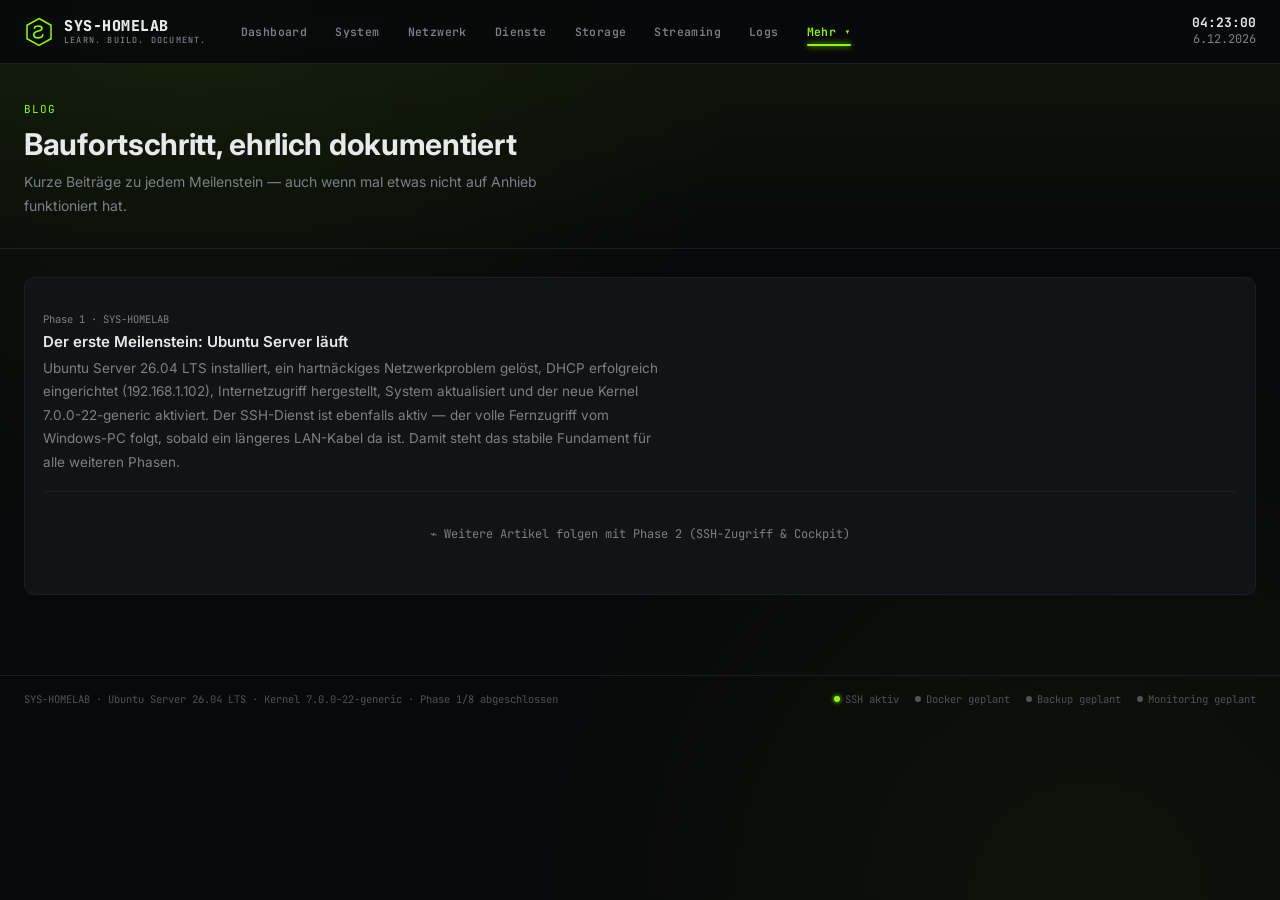
==== blog.html @ 8312e219 "Initial commit" ====
<!DOCTYPE html>
<html lang="de">
<head>
<meta charset="UTF-8">
<meta name="viewport" content="width=device-width, initial-scale=1.0">
<title>Blog — SYS-HOMELAB</title>
<link rel="stylesheet" href="assets/css/sys-homelab.css">
</head>
<body>

<header class="topnav">
  <a href="index.html" class="brand">
    <svg class="brand-icon" viewBox="0 0 40 40" fill="none" xmlns="http://www.w3.org/2000/svg">
      <path d="M20 2L36 11V29L20 38L4 29V11L20 2Z" stroke="#8dff00" stroke-width="2"/>
      <path d="M14 15c0-2 2-3 5-3s5 1.4 5 3.2c0 4.6-11 2.4-11 8.4 0 2.3 2.3 4.2 6 4.2s6-1.6 6-4" stroke="#8dff00" stroke-width="2.2" stroke-linecap="round" fill="none"/>
    </svg>
    <span class="brand-text">SYS-HOMELAB<small>LEARN. BUILD. DOCUMENT.</small></span>
  </a>
  <nav class="navlinks" id="navlinks">
    <a href="dashboard.html">Dashboard</a>
    <a href="system.html">System</a>
    <a href="netzwerk.html">Netzwerk</a>
    <a href="dienste.html">Dienste</a>
    <a href="storage.html">Storage</a>
    <a href="streaming.html">Streaming</a>
    <a href="logs.html">Logs</a>
    <div class="dropdown">
      <button class="dropdown-toggle active" type="button">Mehr ▾</button>
      <div class="dropdown-menu">
        <a href="projekt.html">Projekt</a>
        <a href="dokumentation.html">Dokumentation</a>
        <a href="roadmap.html">Roadmap</a>
        <a href="blog.html" class="active">Blog</a>
        <a href="ueber-mich.html">Über mich</a>
      </div>
    </div>
  </nav>
  <div class="nav-right">
    <div class="nav-clock"><b id="clockTime">--:--:--</b><span id="clockDate">--.--.----</span></div>
  </div>
  <button class="nav-burger" id="navBurger" aria-label="Menü">☰</button>
</header>

<div class="page-hero">
  <div class="crumb">BLOG</div>
  <h1>Baufortschritt, ehrlich dokumentiert</h1>
  <p>Kurze Beiträge zu jedem Meilenstein — auch wenn mal etwas nicht auf Anhieb funktioniert hat.</p>
</div>

<div class="content">
  <div class="card">
    <div class="blog-post">
      <div class="blog-meta">Phase 1 · SYS-HOMELAB</div>
      <div class="blog-title">Der erste Meilenstein: Ubuntu Server läuft</div>
      <p class="desc">Ubuntu Server 26.04 LTS installiert, ein hartnäckiges Netzwerkproblem gelöst, DHCP erfolgreich eingerichtet (192.168.1.102), Internetzugriff hergestellt, System aktualisiert und der neue Kernel 7.0.0-22-generic aktiviert. Der SSH-Dienst ist ebenfalls aktiv — der volle Fernzugriff vom Windows-PC folgt, sobald ein längeres LAN-Kabel da ist. Damit steht das stabile Fundament für alle weiteren Phasen.</p>
    </div>
    <div class="empty">⌁ Weitere Artikel folgen mit Phase 2 (SSH-Zugriff &amp; Cockpit)</div>
  </div>
</div>

<footer class="sitefooter">
  <div>SYS-HOMELAB · Ubuntu Server 26.04 LTS · Kernel 7.0.0-22-generic · Phase 1/8 abgeschlossen</div>
  <div class="fstatus">
    <span><span class="fdot on"></span>SSH aktiv</span>
    <span><span class="fdot"></span>Docker geplant</span>
    <span><span class="fdot"></span>Backup geplant</span>
    <span><span class="fdot"></span>Monitoring geplant</span>
  </div>
</footer>

<script src="assets/js/sys-homelab.js"></script>
</body>
</html>
---- assets/css/sys-homelab.css ----
/* ==========================================================================
   SYS-HOMELAB — shared stylesheet
   Used by every page in this project. Edit here once, applies everywhere.
   ========================================================================== */

@import url('https://fonts.googleapis.com/css2?family=JetBrains+Mono:wght@400;500;600;700;800&family=Inter:wght@400;500;600;700&display=swap');

* { margin: 0; padding: 0; box-sizing: border-box; }

:root{
  --black:#08090a;
  --panel:#111315;
  --panel-2:#16181b;
  --border:#242730;
  --border-soft:#1c1e21;
  --green:#8dff00;
  --green-dim:#5c9c00;
  --green-glow:rgba(141,255,0,.15);
  --text:#e7e9ea;
  --muted:#7a8188;
  --muted-2:#4d5359;
  --red:#ff5c5c;
  --amber:#ffb020;
  --mono:'JetBrains Mono', monospace;
  --sans:'Inter', sans-serif;
}

html,body{ height:100%; }
body{
  background:var(--black);
  color:var(--text);
  font-family:var(--sans);
  min-height:100vh;
  background-image:
    radial-gradient(circle at 15% 0%, rgba(141,255,0,0.05), transparent 40%),
    radial-gradient(circle at 85% 100%, rgba(141,255,0,0.04), transparent 40%);
}
::selection{ background:var(--green); color:#000; }
::-webkit-scrollbar{ width:8px; height:8px; }
::-webkit-scrollbar-track{ background:var(--panel); }
::-webkit-scrollbar-thumb{ background:var(--border); border-radius:4px; }
::-webkit-scrollbar-thumb:hover{ background:var(--green-dim); }
a{ color:inherit; }
img{ max-width:100%; display:block; }

/* ---------------- TOP NAV ---------------- */
.topnav{
  position:sticky; top:0; z-index:50;
  display:flex; align-items:center; gap:22px;
  height:64px; padding:0 24px;
  background:rgba(8,9,10,.92); backdrop-filter:blur(8px);
  border-bottom:1px solid var(--border-soft);
}
.brand{ display:flex; align-items:center; gap:10px; text-decoration:none; flex-shrink:0; }
.brand-icon{ width:30px; height:30px; flex-shrink:0; }
.brand-text{ font-family:var(--mono); font-weight:800; font-size:15px; letter-spacing:.5px; color:var(--text); line-height:1.1; display:flex; flex-direction:column; }
.brand-text small{ font-family:var(--mono); font-weight:500; font-size:8.5px; letter-spacing:1.2px; color:var(--muted); margin-top:2px; }

.navlinks{ display:flex; align-items:center; gap:4px; flex:1; }
.navlinks a, .dropdown-toggle{
  font-family:var(--mono); font-size:11.5px; font-weight:600; letter-spacing:.4px;
  color:var(--muted); text-decoration:none; padding:8px 12px; border-radius:6px;
  position:relative; background:none; border:none; cursor:pointer; white-space:nowrap;
}
.navlinks a:hover, .dropdown-toggle:hover{ color:var(--text); background:var(--panel-2); }
.navlinks a.active{ color:var(--green); }
.navlinks a.active::after{
  content:''; position:absolute; left:12px; right:12px; bottom:1px; height:2px;
  background:var(--green); box-shadow:0 0 6px var(--green); border-radius:2px;
}
.dropdown-toggle.active{ color:var(--green); }
.dropdown-toggle.active::after{
  content:''; position:absolute; left:12px; right:12px; bottom:1px; height:2px;
  background:var(--green); box-shadow:0 0 6px var(--green); border-radius:2px;
}
.dropdown{ position:relative; }
.dropdown-menu{
  position:absolute; top:calc(100% + 6px); left:0; min-width:180px;
  background:var(--panel); border:1px solid var(--border); border-radius:8px;
  padding:6px; display:none; flex-direction:column; gap:2px;
  box-shadow:0 12px 28px rgba(0,0,0,.5);
}
.dropdown.open .dropdown-menu, .dropdown:hover .dropdown-menu{ display:flex; }
.dropdown-menu a{
  font-family:var(--mono); font-size:11.5px; font-weight:600; color:var(--muted);
  text-decoration:none; padding:8px 10px; border-radius:5px;
}
.dropdown-menu a:hover{ background:var(--green-glow); color:var(--green); }
.dropdown-menu a.active{ color:var(--green); }

.nav-right{ display:flex; align-items:center; gap:14px; flex-shrink:0; }
.nav-clock{ font-family:var(--mono); font-size:12px; color:var(--muted); text-align:right; line-height:1.3; }
.nav-clock b{ color:var(--text); display:block; font-size:13px; }
.nav-burger{ display:none; background:none; border:1px solid var(--border); color:var(--text); border-radius:6px; width:36px; height:36px; font-size:16px; cursor:pointer; }

@media (max-width:980px){
  .navlinks{
    display:none; position:fixed; top:64px; left:0; right:0; bottom:0;
    background:var(--black); flex-direction:column; align-items:stretch; padding:16px; gap:6px; overflow-y:auto;
  }
  .navlinks.open{ display:flex; }
  .navlinks a{ padding:14px 12px; font-size:13px; border-bottom:1px solid var(--border-soft); border-radius:0; }
  .dropdown{ display:flex; flex-direction:column; }
  .dropdown-menu{ position:static; display:flex; border:none; padding:0 0 0 14px; background:none; }
  .nav-burger{ display:flex; align-items:center; justify-content:center; }
}

/* ---------------- CONTENT SHELL ---------------- */
.content{ max-width:1360px; margin:0 auto; padding:28px 24px 60px; }
.section-title{
  font-size:11px; text-transform:uppercase; letter-spacing:1.6px; color:var(--muted);
  font-family:var(--mono); margin:34px 0 14px;
}
.section-title:first-child{ margin-top:0; }
.section-title .status-pill{ margin-left:10px; vertical-align:middle; }

.page-hero{
  padding:38px 24px 30px; border-bottom:1px solid var(--border-soft);
  background:linear-gradient(180deg, rgba(141,255,0,.04), transparent);
}
.page-hero .crumb{ font-family:var(--mono); font-size:11px; color:var(--green); letter-spacing:1px; margin-bottom:10px; }
.page-hero h1{ font-size:30px; font-weight:700; letter-spacing:-.3px; }
.page-hero p{ color:var(--muted); font-size:14px; margin-top:8px; max-width:64ch; line-height:1.7; }

/* ---------------- GRID / CARDS ---------------- */
.grid{ display:grid; gap:16px; }
.grid-5{ grid-template-columns:repeat(5,1fr); }
.grid-4{ grid-template-columns:repeat(4,1fr); }
.grid-3{ grid-template-columns:repeat(3,1fr); }
.grid-2{ grid-template-columns:repeat(2,1fr); }
@media(max-width:1100px){ .grid-5{grid-template-columns:repeat(3,1fr);} .grid-4{grid-template-columns:repeat(2,1fr);} .grid-3{grid-template-columns:repeat(2,1fr);} }
@media(max-width:640px){ .grid-5,.grid-4,.grid-3,.grid-2{grid-template-columns:1fr;} }

.card{ background:var(--panel); border:1px solid var(--border-soft); border-radius:10px; padding:18px; }
.card-head{ display:flex; justify-content:space-between; align-items:center; margin-bottom:14px; }
.card-head h3{ font-family:var(--mono); font-size:11px; text-transform:uppercase; letter-spacing:1.2px; color:var(--muted); font-weight:600; }
.card-link{ font-family:var(--mono); font-size:10.5px; color:var(--green); text-decoration:none; border-bottom:1px dotted var(--green-dim); white-space:nowrap; }

/* KPI cards */
.kpi-card .kpi-top{ display:flex; align-items:center; gap:10px; margin-bottom:12px; }
.kpi-card .kpi-icon{ width:20px; height:20px; color:var(--green); flex-shrink:0; }
.kpi-card .kpi-label{ font-family:var(--mono); font-size:10.5px; text-transform:uppercase; letter-spacing:1px; color:var(--muted); }
.kpi-gauge-wrap{ display:flex; justify-content:center; }
.kpi-caption{ text-align:center; font-size:11.5px; color:var(--muted); margin-top:8px; }

/* dashboard 3-col */
.dash-grid{ display:grid; grid-template-columns:270px 1fr 300px; gap:18px; align-items:start; }
@media(max-width:1240px){ .dash-grid{ grid-template-columns:1fr; } }
.stack{ display:flex; flex-direction:column; gap:16px; }

/* bars */
.bar-track{ height:6px; background:var(--border-soft); border-radius:3px; overflow:hidden; margin-top:10px; }
.bar-fill{ height:100%; background:linear-gradient(90deg, var(--green-dim), var(--green)); border-radius:3px; }

/* tables */
table{ width:100%; border-collapse:collapse; font-size:13px; }
th{ text-align:left; font-family:var(--mono); font-size:9.5px; text-transform:uppercase; letter-spacing:1px; color:var(--muted); padding:8px 12px; border-bottom:1px solid var(--border); }
td{ padding:11px 12px; border-bottom:1px solid var(--border-soft); }
tr:last-child td{ border-bottom:none; }
code{ font-family:var(--mono); background:var(--panel-2); padding:2px 7px; border-radius:4px; font-size:12px; color:var(--green); }

/* status pills */
.status-pill{ display:inline-flex; align-items:center; gap:5px; font-family:var(--mono); font-size:10px; padding:3px 9px; border-radius:20px; font-weight:600; letter-spacing:.4px; white-space:nowrap; }
.status-pill .sd{ width:6px; height:6px; border-radius:50%; }
.status-online{ background:var(--green-glow); color:var(--green); }
.status-online .sd{ background:var(--green); box-shadow:0 0 6px var(--green); }
.status-planned{ background:rgba(255,255,255,.06); color:var(--muted); }
.status-planned .sd{ background:var(--muted); }
.status-warn{ background:rgba(255,176,32,.12); color:var(--amber); }
.status-warn .sd{ background:var(--amber); }
.status-offline{ background:rgba(255,92,92,.12); color:var(--red); }
.status-offline .sd{ background:var(--red); }

/* rows / lists */
.row-list .row{ display:flex; align-items:center; justify-content:space-between; padding:11px 0; border-bottom:1px solid var(--border-soft); font-size:13px; gap:10px; }
.row-list .row:last-child{ border-bottom:none; }
.row-name{ display:flex; align-items:center; gap:10px; font-weight:500; min-width:0; }
.row-name .ico{ width:28px; height:28px; border-radius:6px; background:var(--panel-2); display:flex; align-items:center; justify-content:center; font-size:13px; flex-shrink:0; }
.row-sub{ color:var(--muted); font-size:11.5px; }
.row-meta{ font-family:var(--mono); font-size:11px; color:var(--muted); text-align:right; flex-shrink:0; }

/* terminal */
.terminal{ background:#000; border:1px solid var(--border); border-radius:8px; padding:16px 18px; font-family:var(--mono); font-size:12.5px; line-height:1.8; color:#c9f27a; overflow-x:auto; }
.terminal .p{ color:var(--muted); }
.terminal .cmd{ color:var(--green); }
.terminal .ok{ color:#7ad1ff; }

p.desc{ color:var(--muted); font-size:13.5px; line-height:1.75; max-width:70ch; }

/* tags */
.tag{ font-family:var(--mono); font-size:10.5px; background:var(--panel-2); border:1px solid var(--border-soft); padding:3px 8px; border-radius:5px; color:var(--muted); display:inline-block; }
.tag-row{ display:flex; gap:6px; flex-wrap:wrap; margin-top:10px; }

/* roadmap */
.roadmap{ position:relative; padding-left:26px; }
.roadmap::before{ content:''; position:absolute; left:6px; top:6px; bottom:6px; width:2px; background:var(--border); }
.phase{ position:relative; padding:14px 0 14px 20px; }
.phase::before{ content:''; position:absolute; left:-26px; top:19px; width:11px; height:11px; border-radius:50%; background:var(--panel); border:2px solid var(--border); z-index:1; }
.phase.done::before{ background:var(--green); border-color:var(--green); box-shadow:0 0 8px var(--green); }
.phase.active::before{ background:var(--amber); border-color:var(--amber); }
.phase-head{ display:flex; align-items:center; gap:10px; flex-wrap:wrap; }
.phase-num{ font-family:var(--mono); font-size:11px; color:var(--muted); }
.phase-title{ font-weight:600; font-size:14px; }

/* ecosystem / project cards */
.eco-card{ position:relative; overflow:hidden; }
.eco-tag{ position:absolute; top:14px; right:14px; font-family:var(--mono); font-size:9.5px; color:var(--muted); }
.eco-name{ font-family:var(--mono); font-weight:700; font-size:15px; }
.eco-name.accent{ color:var(--green); }
.eco-url{ font-family:var(--mono); font-size:11px; color:var(--green-dim); margin-top:6px; }

/* blog */
.blog-post{ padding:16px 0; border-bottom:1px solid var(--border-soft); }
.blog-post:last-child{ border-bottom:none; }
.blog-meta{ font-family:var(--mono); font-size:10.5px; color:var(--muted); margin-bottom:6px; }
.blog-title{ font-weight:600; font-size:15px; margin-bottom:6px; }

.empty{ text-align:center; padding:34px 20px; color:var(--muted); font-family:var(--mono); font-size:12px; }

/* buttons */
.btn{ display:inline-flex; align-items:center; gap:8px; font-family:var(--mono); font-size:12px; font-weight:600; letter-spacing:.3px; padding:11px 20px; border-radius:7px; text-decoration:none; border:1px solid var(--green-dim); color:var(--green); background:var(--green-glow); }
.btn:hover{ background:var(--green); color:#08090a; }
.btn-ghost{ border:1px solid var(--border); color:var(--text); background:transparent; }
.btn-ghost:hover{ border-color:var(--green); color:var(--green); background:var(--green-glow); }

/* hero (index page) */
.hero{ display:grid; grid-template-columns:1.1fr .9fr; gap:36px; align-items:center; padding:50px 24px 40px; max-width:1360px; margin:0 auto; }
@media(max-width:980px){ .hero{ grid-template-columns:1fr; padding:34px 20px; } }
.hero h1{ font-size:44px; line-height:1.05; letter-spacing:-1px; font-weight:800; }
.hero h1 span{ color:var(--green); }
.hero .lead{ color:var(--muted); font-size:15px; margin-top:16px; line-height:1.75; max-width:56ch; }
.hero .pills{ display:flex; gap:10px; flex-wrap:wrap; margin-top:22px; }
.hero .pill{ display:flex; align-items:center; gap:8px; font-family:var(--mono); font-size:11.5px; background:var(--panel); border:1px solid var(--border-soft); padding:8px 13px; border-radius:8px; }
.hero .pill svg{ width:14px; height:14px; color:var(--green); }
.hero .cta-row{ margin-top:26px; display:flex; gap:12px; flex-wrap:wrap; }

/* footer */
.sitefooter{
  border-top:1px solid var(--border-soft); padding:16px 24px; margin-top:20px;
  display:flex; justify-content:space-between; align-items:center; flex-wrap:wrap; gap:10px;
  font-family:var(--mono); font-size:10.5px; color:var(--muted-2);
}
.sitefooter .fstatus{ display:flex; gap:16px; flex-wrap:wrap; }
.sitefooter .fstatus span{ display:inline-flex; align-items:center; gap:5px; }
.sitefooter .fdot{ width:6px; height:6px; border-radius:50%; background:var(--muted-2); display:inline-block; }
.sitefooter .fdot.on{ background:var(--green); box-shadow:0 0 5px var(--green); }

/* misc */
.hint{ font-size:11px; color:var(--muted-2); font-family:var(--mono); }
.two-col{ display:grid; grid-template-columns:1fr 1fr; gap:16px; }
@media(max-width:900px){ .two-col{ grid-template-columns:1fr; } }
.center-flex{ display:flex; align-items:center; gap:22px; flex-wrap:wrap; }
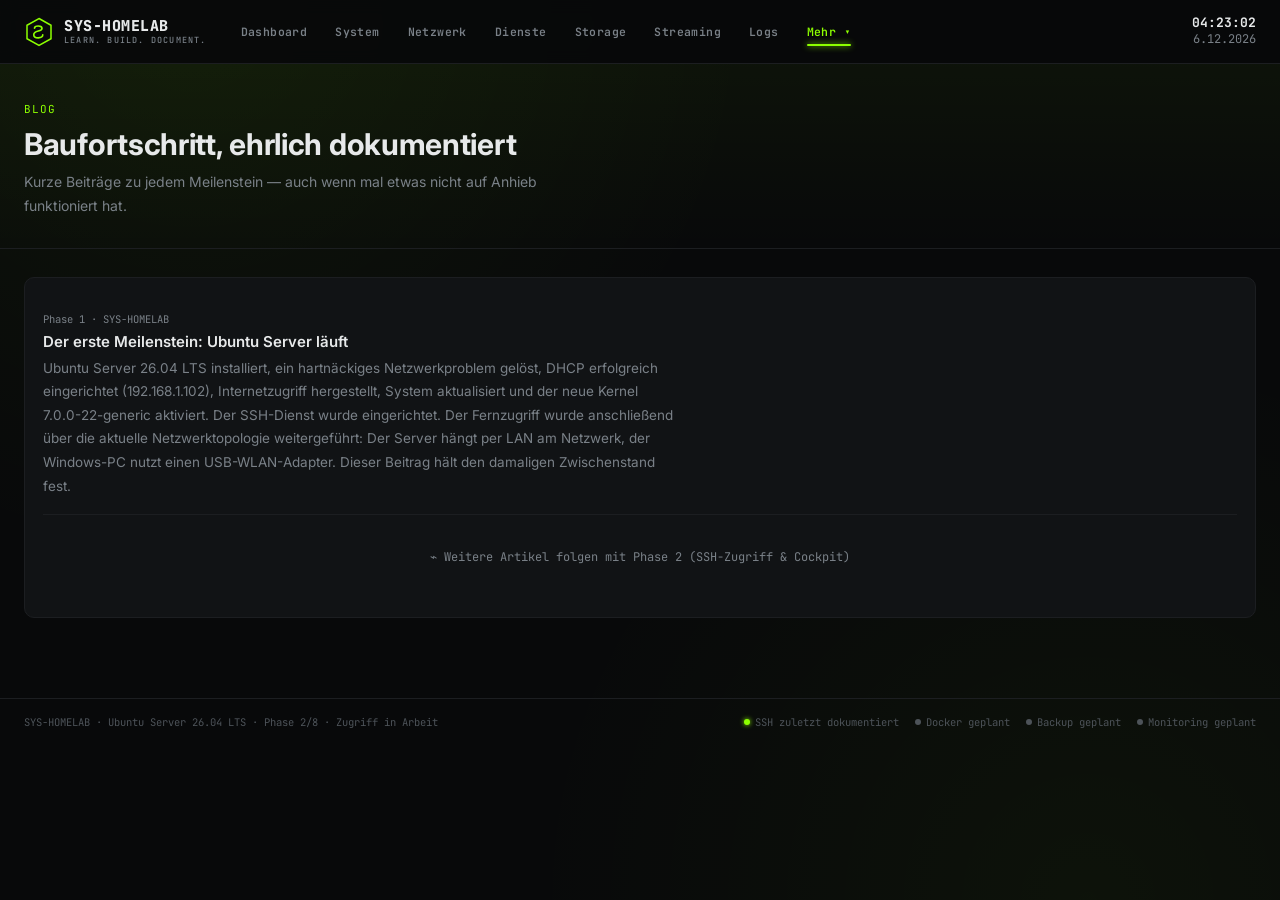
==== commit cbdead8a: "Refresh Homelab status and project links" ====
--- a/blog.html
+++ b/blog.html
@@ -25,7 +25,7 @@
     <a href="streaming.html">Streaming</a>
     <a href="logs.html">Logs</a>
     <div class="dropdown">
-      <button class="dropdown-toggle active" type="button">Mehr ▾</button>
+      <button class="dropdown-toggle active" type="button" aria-haspopup="true" aria-expanded="false">Mehr ▾</button>
       <div class="dropdown-menu">
         <a href="projekt.html">Projekt</a>
         <a href="dokumentation.html">Dokumentation</a>
@@ -52,16 +52,16 @@
     <div class="blog-post">
       <div class="blog-meta">Phase 1 · SYS-HOMELAB</div>
       <div class="blog-title">Der erste Meilenstein: Ubuntu Server läuft</div>
-      <p class="desc">Ubuntu Server 26.04 LTS installiert, ein hartnäckiges Netzwerkproblem gelöst, DHCP erfolgreich eingerichtet (192.168.1.102), Internetzugriff hergestellt, System aktualisiert und der neue Kernel 7.0.0-22-generic aktiviert. Der SSH-Dienst ist ebenfalls aktiv — der volle Fernzugriff vom Windows-PC folgt, sobald ein längeres LAN-Kabel da ist. Damit steht das stabile Fundament für alle weiteren Phasen.</p>
+      <p class="desc">Ubuntu Server 26.04 LTS installiert, ein hartnäckiges Netzwerkproblem gelöst, DHCP erfolgreich eingerichtet (192.168.1.102), Internetzugriff hergestellt, System aktualisiert und der neue Kernel 7.0.0-22-generic aktiviert. Der SSH-Dienst wurde eingerichtet. Der Fernzugriff wurde anschließend über die aktuelle Netzwerktopologie weitergeführt: Der Server hängt per LAN am Netzwerk, der Windows-PC nutzt einen USB-WLAN-Adapter. Dieser Beitrag hält den damaligen Zwischenstand fest.</p>
     </div>
     <div class="empty">⌁ Weitere Artikel folgen mit Phase 2 (SSH-Zugriff &amp; Cockpit)</div>
   </div>
 </div>
 
 <footer class="sitefooter">
-  <div>SYS-HOMELAB · Ubuntu Server 26.04 LTS · Kernel 7.0.0-22-generic · Phase 1/8 abgeschlossen</div>
+  <div>SYS-HOMELAB · Ubuntu Server 26.04 LTS · Phase 2/8 · Zugriff in Arbeit</div>
   <div class="fstatus">
-    <span><span class="fdot on"></span>SSH aktiv</span>
+    <span><span class="fdot on"></span>SSH zuletzt dokumentiert</span>
     <span><span class="fdot"></span>Docker geplant</span>
     <span><span class="fdot"></span>Backup geplant</span>
     <span><span class="fdot"></span>Monitoring geplant</span>
--- a/assets/css/sys-homelab.css
+++ b/assets/css/sys-homelab.css
@@ -80,7 +80,7 @@
   padding:6px; display:none; flex-direction:column; gap:2px;
   box-shadow:0 12px 28px rgba(0,0,0,.5);
 }
-.dropdown.open .dropdown-menu, .dropdown:hover .dropdown-menu{ display:flex; }
+.dropdown.open .dropdown-menu, .dropdown:hover .dropdown-menu, .dropdown:focus-within .dropdown-menu{ display:flex; }
 .dropdown-menu a{
   font-family:var(--mono); font-size:11.5px; font-weight:600; color:var(--muted);
   text-decoration:none; padding:8px 10px; border-radius:5px;
@@ -159,6 +159,7 @@
 tr:last-child td{ border-bottom:none; }
 code{ font-family:var(--mono); background:var(--panel-2); padding:2px 7px; border-radius:4px; font-size:12px; color:var(--green); }
 
+.data-note{border:1px solid rgba(255,176,32,.55);background:rgba(255,176,32,.08);color:#ffe2ad;border-radius:10px;padding:14px 16px;margin:0 0 18px;line-height:1.6;font-size:13px;} .data-note strong{display:block;color:var(--amber);font-family:var(--mono);font-size:11px;letter-spacing:.6px;margin-bottom:4px;}
 /* status pills */
 .status-pill{ display:inline-flex; align-items:center; gap:5px; font-family:var(--mono); font-size:10px; padding:3px 9px; border-radius:20px; font-weight:600; letter-spacing:.4px; white-space:nowrap; }
 .status-pill .sd{ width:6px; height:6px; border-radius:50%; }
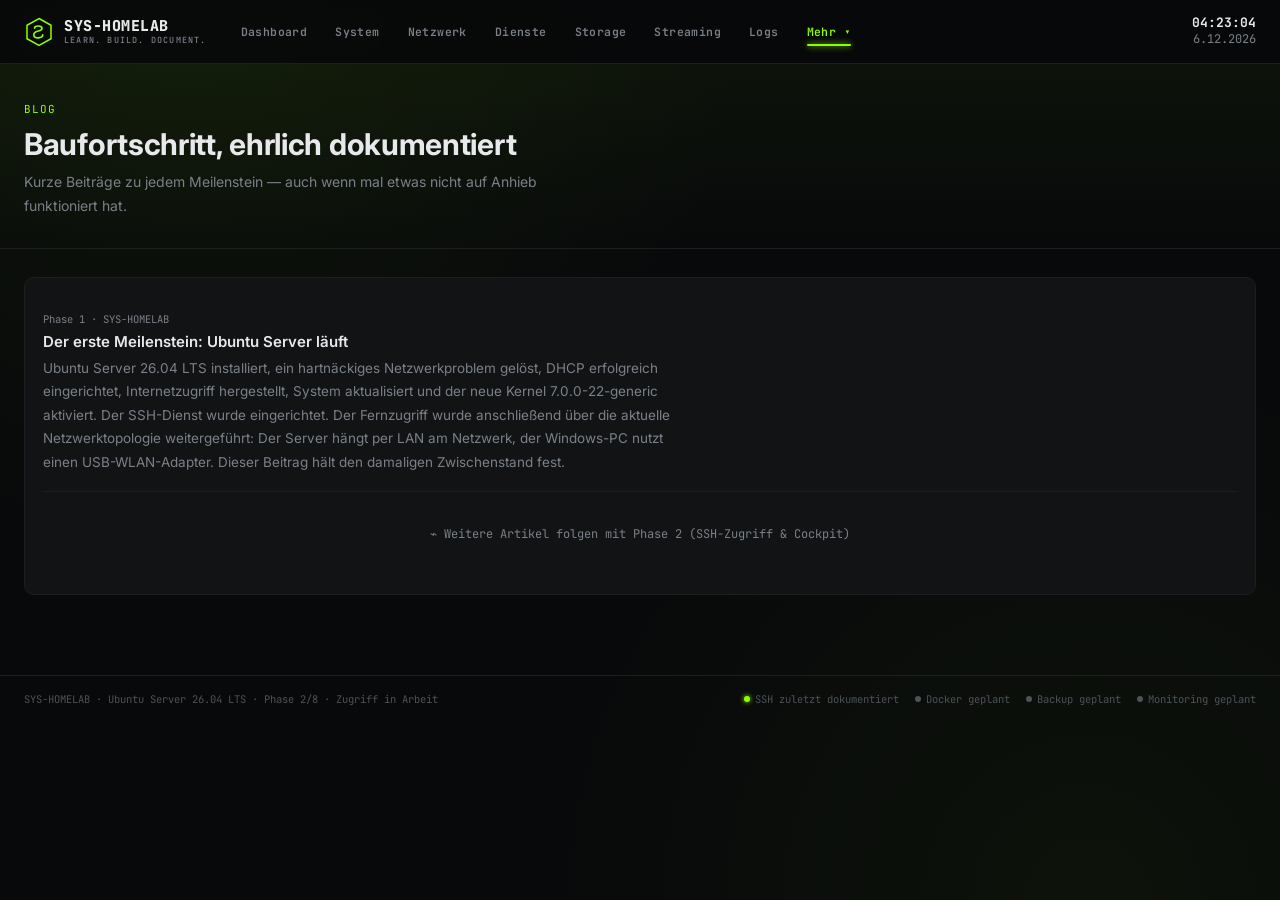
==== commit a3d77bcc: "Hide private network addresses from public pages" ====
--- a/blog.html
+++ b/blog.html
@@ -52,7 +52,7 @@
     <div class="blog-post">
       <div class="blog-meta">Phase 1 · SYS-HOMELAB</div>
       <div class="blog-title">Der erste Meilenstein: Ubuntu Server läuft</div>
-      <p class="desc">Ubuntu Server 26.04 LTS installiert, ein hartnäckiges Netzwerkproblem gelöst, DHCP erfolgreich eingerichtet (192.168.1.102), Internetzugriff hergestellt, System aktualisiert und der neue Kernel 7.0.0-22-generic aktiviert. Der SSH-Dienst wurde eingerichtet. Der Fernzugriff wurde anschließend über die aktuelle Netzwerktopologie weitergeführt: Der Server hängt per LAN am Netzwerk, der Windows-PC nutzt einen USB-WLAN-Adapter. Dieser Beitrag hält den damaligen Zwischenstand fest.</p>
+      <p class="desc">Ubuntu Server 26.04 LTS installiert, ein hartnäckiges Netzwerkproblem gelöst, DHCP erfolgreich eingerichtet, Internetzugriff hergestellt, System aktualisiert und der neue Kernel 7.0.0-22-generic aktiviert. Der SSH-Dienst wurde eingerichtet. Der Fernzugriff wurde anschließend über die aktuelle Netzwerktopologie weitergeführt: Der Server hängt per LAN am Netzwerk, der Windows-PC nutzt einen USB-WLAN-Adapter. Dieser Beitrag hält den damaligen Zwischenstand fest.</p>
     </div>
     <div class="empty">⌁ Weitere Artikel folgen mit Phase 2 (SSH-Zugriff &amp; Cockpit)</div>
   </div>
